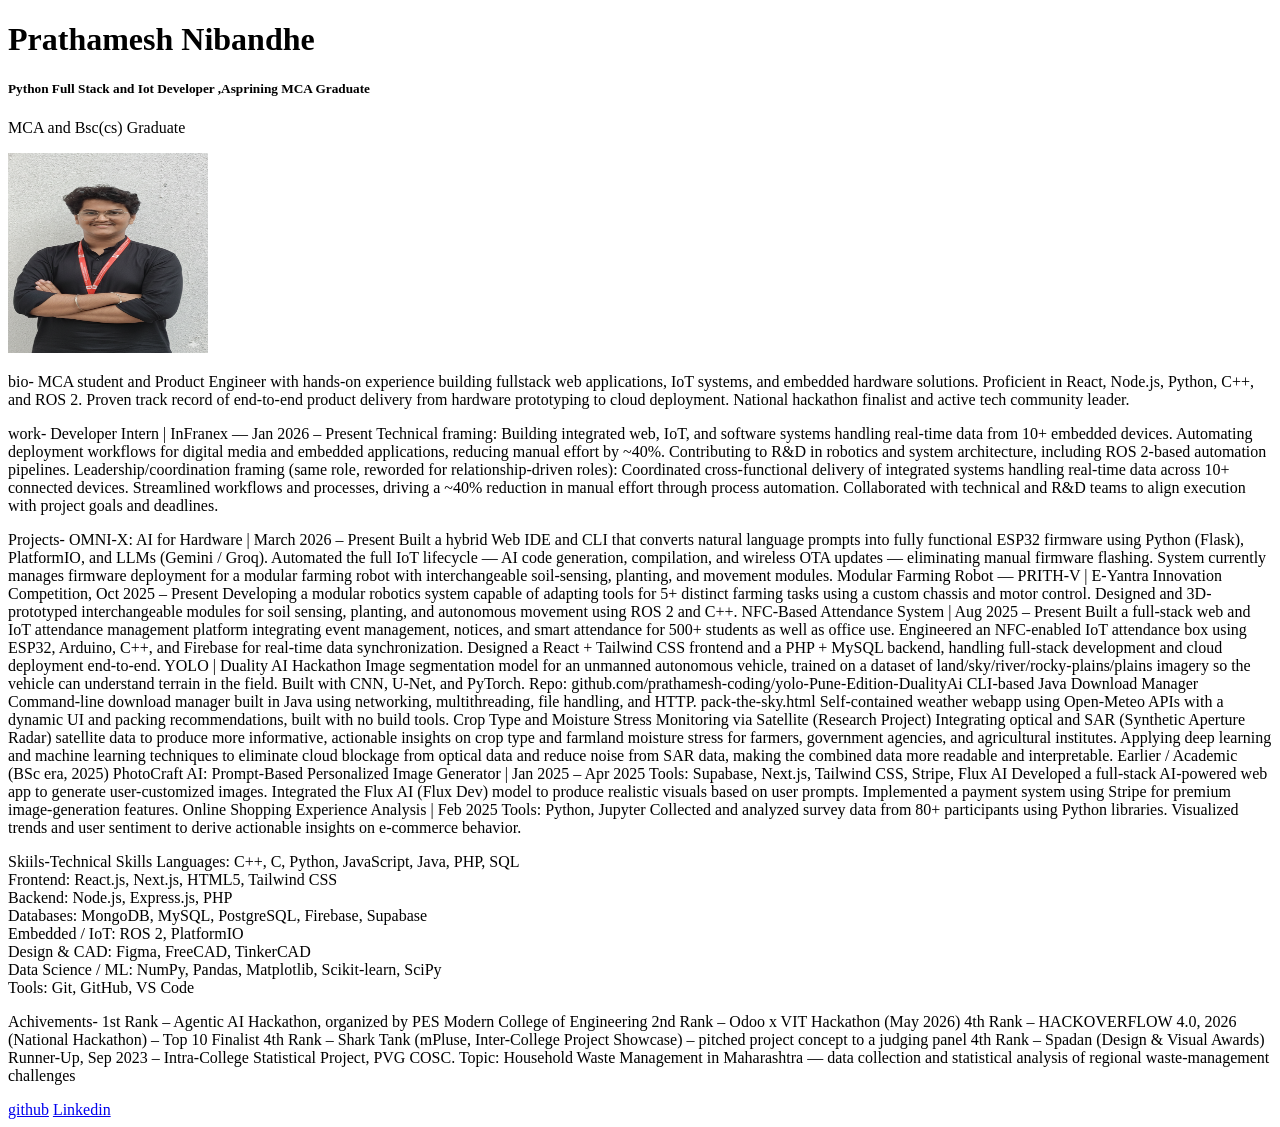
==== index.html @ 8f717102 "rename" ====
<!doctype html>
<html lang="en">
  <head>
    <meta charset="UTF-8" />
    <meta name="viewport" content="width=device-width, initial-scale=1.0" />
    <title>Document</title>
  </head>
    <h1>Prathamesh Nibandhe</h1>
    <h5>Python Full Stack and Iot Developer ,Asprining MCA Graduate</h5>
    <p>MCA and Bsc(cs) Graduate</p>
    <img
      src="Gemini_Generated_Image_.png"
      alt="prathamesh"
      width="200px"
      height="200px"
    />
<div>
    <p>bio- MCA student and Product Engineer with hands-on experience building fullstack web applications, IoT systems, and embedded hardware solutions. Proficient in React, Node.js, Python,
C++, and ROS 2. Proven track record of end-to-end product delivery from hardware prototyping to cloud deployment. National hackathon
finalist and active tech community leader.</p>
</div>
<div>
    <p>work-
        Developer Intern | InFranex — Jan 2026 – Present
Technical framing:
Building integrated web, IoT, and software systems handling real-time data from 10+ embedded devices.
Automating deployment workflows for digital media and embedded applications, reducing manual effort by ~40%.
Contributing to R&D in robotics and system architecture, including ROS 2-based automation pipelines.
Leadership/coordination framing (same role, reworded for relationship-driven roles):
Coordinated cross-functional delivery of integrated systems handling real-time data across 10+ connected devices.
Streamlined workflows and processes, driving a ~40% reduction in manual effort through process automation.
Collaborated with technical and R&D teams to align execution with project goals and deadlines.
    </p>
</div>
<div>
    <p>
      Projects- OMNI-X: AI for Hardware | March 2026 – Present Built a hybrid
      Web IDE and CLI that converts natural language prompts into fully
      functional ESP32 firmware using Python (Flask), PlatformIO, and LLMs
      (Gemini / Groq). Automated the full IoT lifecycle — AI code generation,
      compilation, and wireless OTA updates — eliminating manual firmware
      flashing. System currently manages firmware deployment for a modular
      farming robot with interchangeable soil-sensing, planting, and movement
      modules. Modular Farming Robot — PRITH-V | E-Yantra Innovation
      Competition, Oct 2025 – Present Developing a modular robotics system
      capable of adapting tools for 5+ distinct farming tasks using a custom
      chassis and motor control. Designed and 3D-prototyped interchangeable
      modules for soil sensing, planting, and autonomous movement using ROS 2
      and C++. NFC-Based Attendance System | Aug 2025 – Present Built a
      full-stack web and IoT attendance management platform integrating event
      management, notices, and smart attendance for 500+ students as well as
      office use. Engineered an NFC-enabled IoT attendance box using ESP32,
      Arduino, C++, and Firebase for real-time data synchronization. Designed a
      React + Tailwind CSS frontend and a PHP + MySQL backend, handling
      full-stack development and cloud deployment end-to-end. YOLO | Duality AI
      Hackathon Image segmentation model for an unmanned autonomous vehicle,
      trained on a dataset of land/sky/river/rocky-plains/plains imagery so the
      vehicle can understand terrain in the field. Built with CNN, U-Net, and
      PyTorch. Repo: github.com/prathamesh-coding/yolo-Pune-Edition-DualityAi
      CLI-based Java Download Manager Command-line download manager built in
      Java using networking, multithreading, file handling, and HTTP.
      pack-the-sky.html Self-contained weather webapp using Open-Meteo APIs with
      a dynamic UI and packing recommendations, built with no build tools. Crop
      Type and Moisture Stress Monitoring via Satellite (Research Project)
      Integrating optical and SAR (Synthetic Aperture Radar) satellite data to
      produce more informative, actionable insights on crop type and farmland
      moisture stress for farmers, government agencies, and agricultural
      institutes. Applying deep learning and machine learning techniques to
      eliminate cloud blockage from optical data and reduce noise from SAR data,
      making the combined data more readable and interpretable. Earlier /
      Academic (BSc era, 2025) PhotoCraft AI: Prompt-Based Personalized Image
      Generator | Jan 2025 – Apr 2025 Tools: Supabase, Next.js, Tailwind CSS,
      Stripe, Flux AI Developed a full-stack AI-powered web app to generate
      user-customized images. Integrated the Flux AI (Flux Dev) model to produce
      realistic visuals based on user prompts. Implemented a payment system
      using Stripe for premium image-generation features. Online Shopping
      Experience Analysis | Feb 2025 Tools: Python, Jupyter Collected and
      analyzed survey data from 80+ participants using Python libraries.
      Visualized trends and user sentiment to derive actionable insights on
      e-commerce behavior.
    </p>
</div>
    <div>
    <p>
      Skiils-Technical Skills Languages: C++, C, Python, JavaScript, Java, PHP,
      SQL<br />
      Frontend: React.js, Next.js, HTML5, Tailwind CSS<br />
      Backend: Node.js, Express.js, PHP<br />
      Databases: MongoDB, MySQL, PostgreSQL, Firebase, Supabase<br />
      Embedded / IoT: ROS 2, PlatformIO<br />
      Design & CAD: Figma, FreeCAD, TinkerCAD<br />
      Data Science / ML: NumPy, Pandas, Matplotlib, Scikit-learn, SciPy<br />
      Tools: Git, GitHub, VS Code
    </p>
    </div>
    <div>
        <p>
            Achivements- 1st Rank – Agentic AI Hackathon, organized by PES Modern College of Engineering
2nd Rank – Odoo x VIT Hackathon (May 2026)
4th Rank – HACKOVERFLOW 4.0, 2026 (National Hackathon) – Top 10 Finalist
4th Rank – Shark Tank (mPluse, Inter-College Project Showcase) – pitched project concept to a judging panel
4th Rank – Spadan (Design & Visual Awards)
Runner-Up, Sep 2023 – Intra-College Statistical Project, PVG COSC. Topic: Household Waste Management in Maharashtra — data collection
and statistical analysis of regional waste-management challenges
        </p>
    </div>
    <div>
        
    </div>
    <a href="https://www.github.com/prathamesh-coding">github</a>
    <a href="https://www.linkedin.com/in/prathamesh-nibandhe">Linkedin</a>
  </body>
</html>
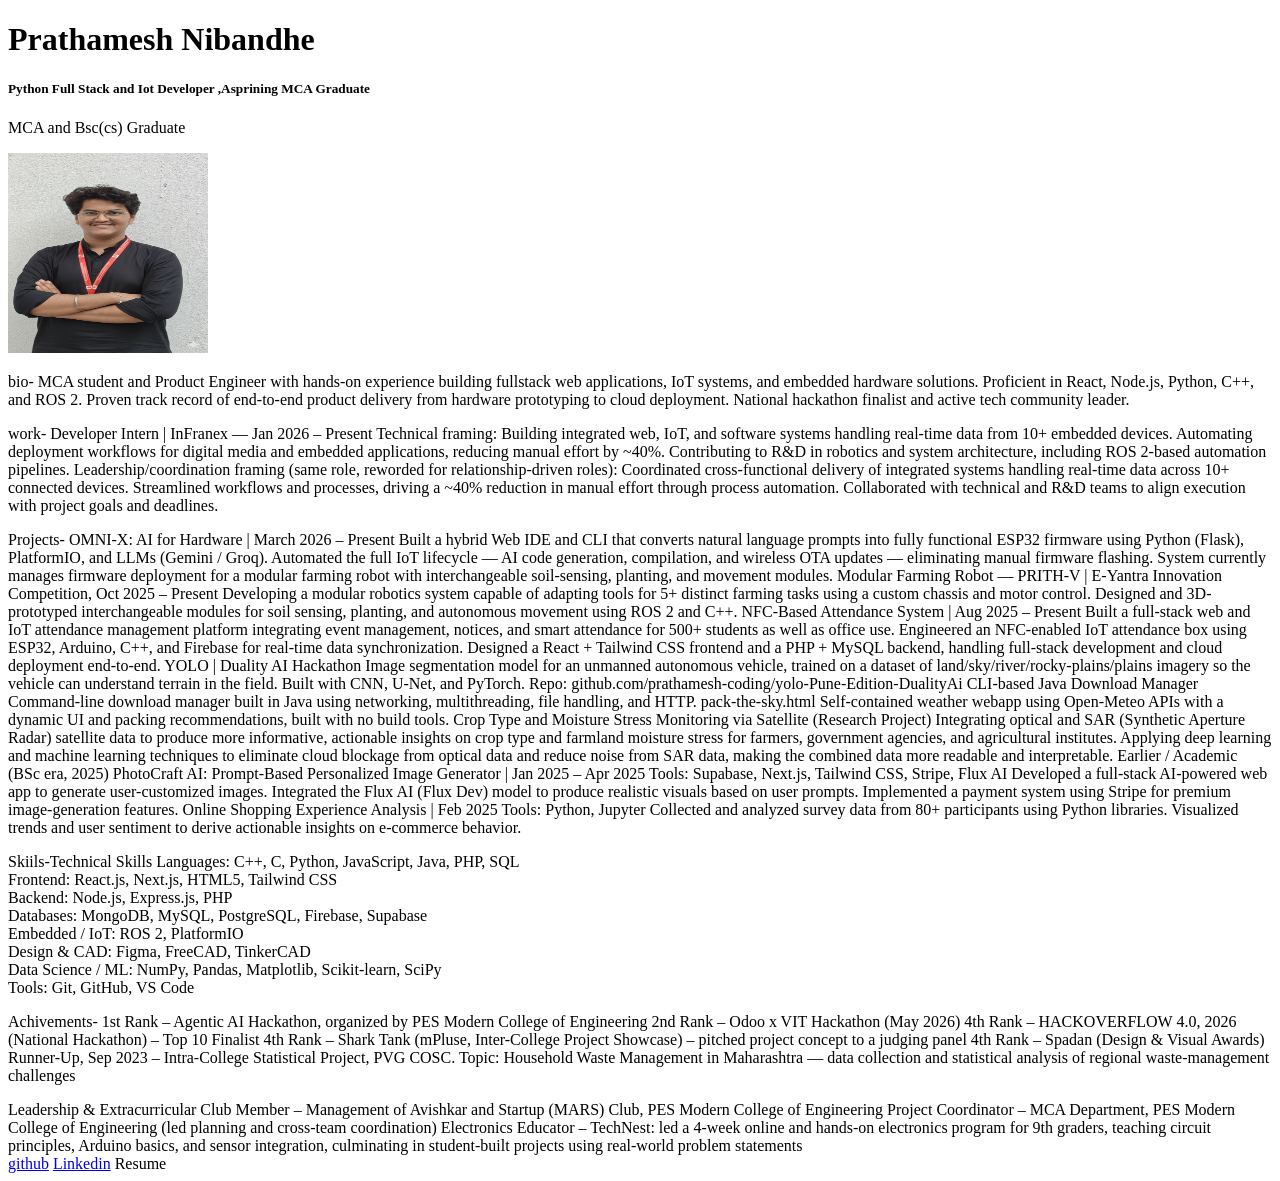
==== commit 8fde6644: "2nd" ====
--- a/index.html
+++ b/index.html
@@ -105,9 +105,14 @@
         </p>
     </div>
     <div>
-        
+        Leadership & Extracurricular
+Club Member – Management of Avishkar and Startup (MARS) Club, PES Modern College of Engineering
+Project Coordinator – MCA Department, PES Modern College of Engineering (led planning and cross-team coordination)
+Electronics Educator – TechNest: led a 4-week online and hands-on electronics program for 9th graders, teaching circuit principles, Arduino
+basics, and sensor integration, culminating in student-built projects using real-world problem statements
     </div>
     <a href="https://www.github.com/prathamesh-coding">github</a>
     <a href="https://www.linkedin.com/in/prathamesh-nibandhe">Linkedin</a>
+    <a src="Prathamesh_resume.pdf">Resume</a>
   </body>
 </html>
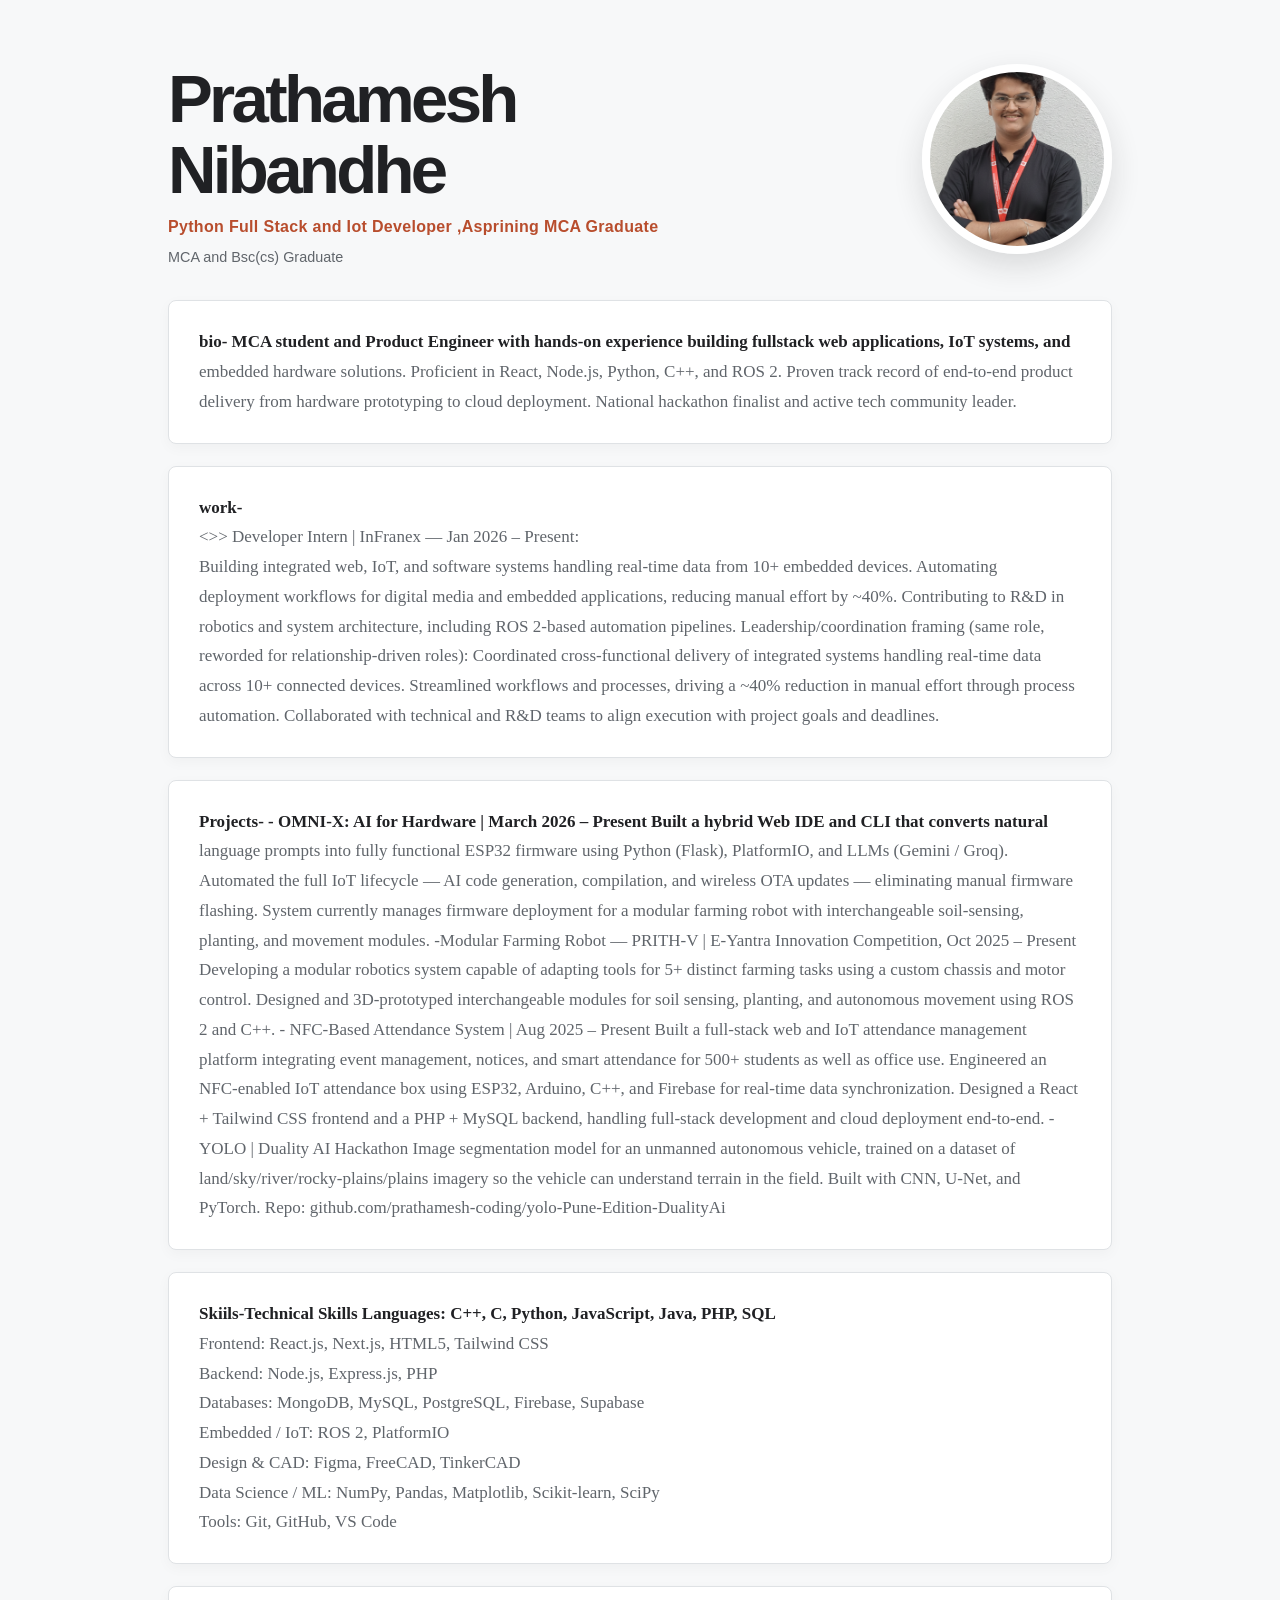
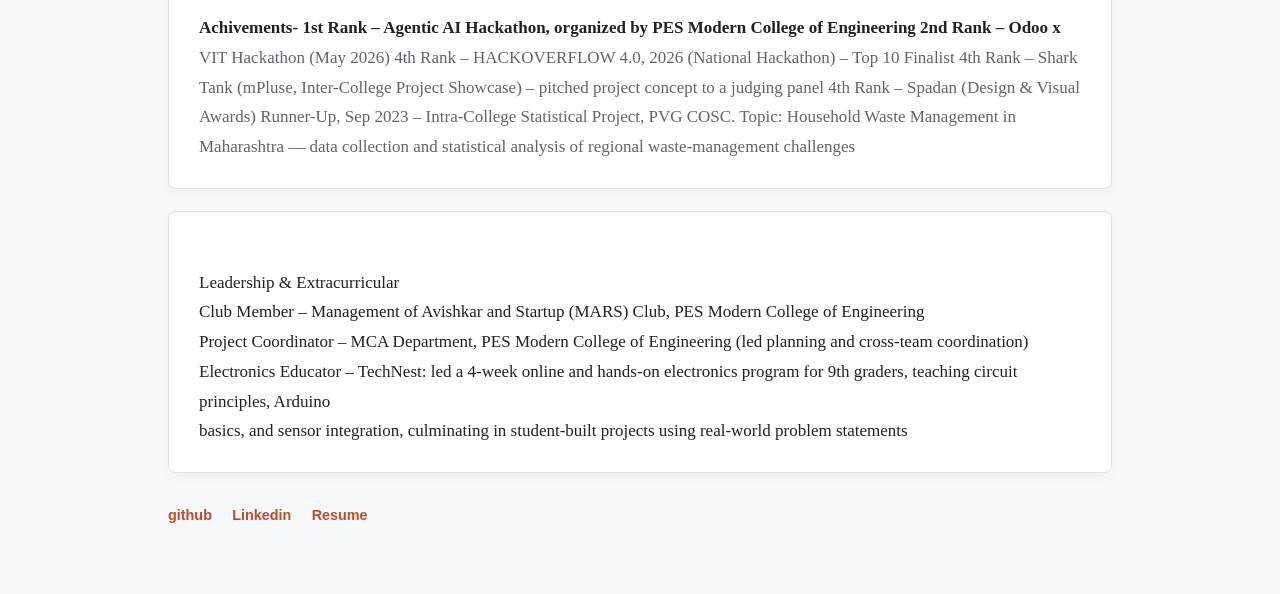
==== commit 875d3313: "3rd" ====
--- a/index.html
+++ b/index.html
@@ -4,6 +4,7 @@
     <meta charset="UTF-8" />
     <meta name="viewport" content="width=device-width, initial-scale=1.0" />
     <title>Document</title>
+    <link rel="stylesheet" href="style.css"/>
   </head>
     <h1>Prathamesh Nibandhe</h1>
     <h5>Python Full Stack and Iot Developer ,Asprining MCA Graduate</h5>
@@ -20,9 +21,8 @@
 finalist and active tech community leader.</p>
 </div>
 <div>
-    <p>work-
-        Developer Intern | InFranex — Jan 2026 – Present
-Technical framing:
+    <p>work-<br>
+       <>> Developer Intern | InFranex — Jan 2026 – Present:<br>
 Building integrated web, IoT, and software systems handling real-time data from 10+ embedded devices.
 Automating deployment workflows for digital media and embedded applications, reducing manual effort by ~40%.
 Contributing to R&D in robotics and system architecture, including ROS 2-based automation pipelines.
@@ -34,50 +34,32 @@
 </div>
 <div>
     <p>
-      Projects- OMNI-X: AI for Hardware | March 2026 – Present Built a hybrid
+      Projects- 
+      - OMNI-X: AI for Hardware | March 2026 – Present Built a hybrid
       Web IDE and CLI that converts natural language prompts into fully
       functional ESP32 firmware using Python (Flask), PlatformIO, and LLMs
       (Gemini / Groq). Automated the full IoT lifecycle — AI code generation,
       compilation, and wireless OTA updates — eliminating manual firmware
       flashing. System currently manages firmware deployment for a modular
       farming robot with interchangeable soil-sensing, planting, and movement
-      modules. Modular Farming Robot — PRITH-V | E-Yantra Innovation
+      modules. 
+      -Modular Farming Robot — PRITH-V | E-Yantra Innovation
       Competition, Oct 2025 – Present Developing a modular robotics system
       capable of adapting tools for 5+ distinct farming tasks using a custom
       chassis and motor control. Designed and 3D-prototyped interchangeable
       modules for soil sensing, planting, and autonomous movement using ROS 2
-      and C++. NFC-Based Attendance System | Aug 2025 – Present Built a
+      and C++. 
+      - NFC-Based Attendance System | Aug 2025 – Present Built a
       full-stack web and IoT attendance management platform integrating event
       management, notices, and smart attendance for 500+ students as well as
       office use. Engineered an NFC-enabled IoT attendance box using ESP32,
       Arduino, C++, and Firebase for real-time data synchronization. Designed a
       React + Tailwind CSS frontend and a PHP + MySQL backend, handling
-      full-stack development and cloud deployment end-to-end. YOLO | Duality AI
-      Hackathon Image segmentation model for an unmanned autonomous vehicle,
+      full-stack development and cloud deployment end-to-end. 
+      - YOLO | Duality AI Hackathon Image segmentation model for an unmanned autonomous vehicle,
       trained on a dataset of land/sky/river/rocky-plains/plains imagery so the
       vehicle can understand terrain in the field. Built with CNN, U-Net, and
       PyTorch. Repo: github.com/prathamesh-coding/yolo-Pune-Edition-DualityAi
-      CLI-based Java Download Manager Command-line download manager built in
-      Java using networking, multithreading, file handling, and HTTP.
-      pack-the-sky.html Self-contained weather webapp using Open-Meteo APIs with
-      a dynamic UI and packing recommendations, built with no build tools. Crop
-      Type and Moisture Stress Monitoring via Satellite (Research Project)
-      Integrating optical and SAR (Synthetic Aperture Radar) satellite data to
-      produce more informative, actionable insights on crop type and farmland
-      moisture stress for farmers, government agencies, and agricultural
-      institutes. Applying deep learning and machine learning techniques to
-      eliminate cloud blockage from optical data and reduce noise from SAR data,
-      making the combined data more readable and interpretable. Earlier /
-      Academic (BSc era, 2025) PhotoCraft AI: Prompt-Based Personalized Image
-      Generator | Jan 2025 – Apr 2025 Tools: Supabase, Next.js, Tailwind CSS,
-      Stripe, Flux AI Developed a full-stack AI-powered web app to generate
-      user-customized images. Integrated the Flux AI (Flux Dev) model to produce
-      realistic visuals based on user prompts. Implemented a payment system
-      using Stripe for premium image-generation features. Online Shopping
-      Experience Analysis | Feb 2025 Tools: Python, Jupyter Collected and
-      analyzed survey data from 80+ participants using Python libraries.
-      Visualized trends and user sentiment to derive actionable insights on
-      e-commerce behavior.
     </p>
 </div>
     <div>
@@ -115,4 +97,4 @@
     <a href="https://www.linkedin.com/in/prathamesh-nibandhe">Linkedin</a>
     <a src="Prathamesh_resume.pdf">Resume</a>
   </body>
-</html>
+</html>
--- a/style.css
+++ b/style.css
@@ -0,0 +1,135 @@
+      :root {
+        --ink: #202124;
+        --muted: #60656b;
+        --line: #dfe2e5;
+        --paper: #f7f8f9;
+        --card: #ffffff;
+        --accent: #b84d2d;
+      }
+
+      * {
+        box-sizing: border-box;
+      }
+
+      html {
+        scroll-behavior: smooth;
+      }
+
+      body {
+        position: relative;
+        max-width: 1040px;
+        margin: 0 auto;
+        padding: 64px 48px;
+        background: var(--paper);
+        color: var(--ink);
+        font-family: Georgia, "Times New Roman", serif;
+        font-size: 17px;
+        line-height: 1.75;
+      }
+
+      h1 {
+        max-width: 620px;
+        margin: 0 250px 8px 0;
+        color: var(--ink);
+        font-family: Arial, Helvetica, sans-serif;
+        font-size: clamp(2.3rem, 6vw, 4.2rem);
+        line-height: 1.05;
+        letter-spacing: -0.055em;
+      }
+
+      h5 {
+        max-width: 580px;
+        margin: 0 250px 4px 0;
+        color: var(--accent);
+        font-family: Arial, Helvetica, sans-serif;
+        font-size: 1rem;
+        font-weight: 700;
+        letter-spacing: 0.02em;
+      }
+
+      body > p {
+        margin: 0 250px 30px 0;
+        color: var(--muted);
+        font-family: Arial, Helvetica, sans-serif;
+        font-size: 0.9rem;
+      }
+
+      body > img {
+        position: absolute;
+        top: 64px;
+        right: 48px;
+        width: 190px;
+        height: 190px;
+        border: 8px solid var(--card);
+        border-radius: 50%;
+        box-shadow: 0 12px 30px rgba(32, 33, 36, 0.14);
+        object-fit: cover;
+      }
+
+      body > div {
+        margin: 22px 0;
+        padding: 26px 30px;
+        border: 1px solid var(--line);
+        border-radius: 8px;
+        background: var(--card);
+        box-shadow: 0 4px 14px rgba(32, 33, 36, 0.035);
+      }
+
+      body > div::first-line {
+        font-family: Arial, Helvetica, sans-serif;
+        font-weight: 700;
+      }
+
+      body > div p {
+        margin: 0;
+        color: var(--muted);
+      }
+
+      body > div p::first-line {
+        color: var(--ink);
+        font-weight: 700;
+      }
+
+      body > div:last-of-type {
+        white-space: pre-line;
+      }
+
+      body > a {
+        display: inline-block;
+        margin: 8px 16px 0 0;
+        color: var(--accent);
+        font-family: Arial, Helvetica, sans-serif;
+        font-size: 0.9rem;
+        font-weight: 700;
+        text-decoration: none;
+      }
+
+      body > a:hover {
+        color: var(--ink);
+        text-decoration: underline;
+      }
+
+      @media (max-width: 700px) {
+        body {
+          padding: 32px 20px 44px;
+          font-size: 16px;
+        }
+
+        h1,
+        h5,
+        body > p {
+          margin-right: 0;
+        }
+
+        body > img {
+          position: static;
+          display: block;
+          width: 140px;
+          height: 140px;
+          margin: 24px 0 30px;
+        }
+
+        body > div {
+          padding: 20px;
+        }
+      }
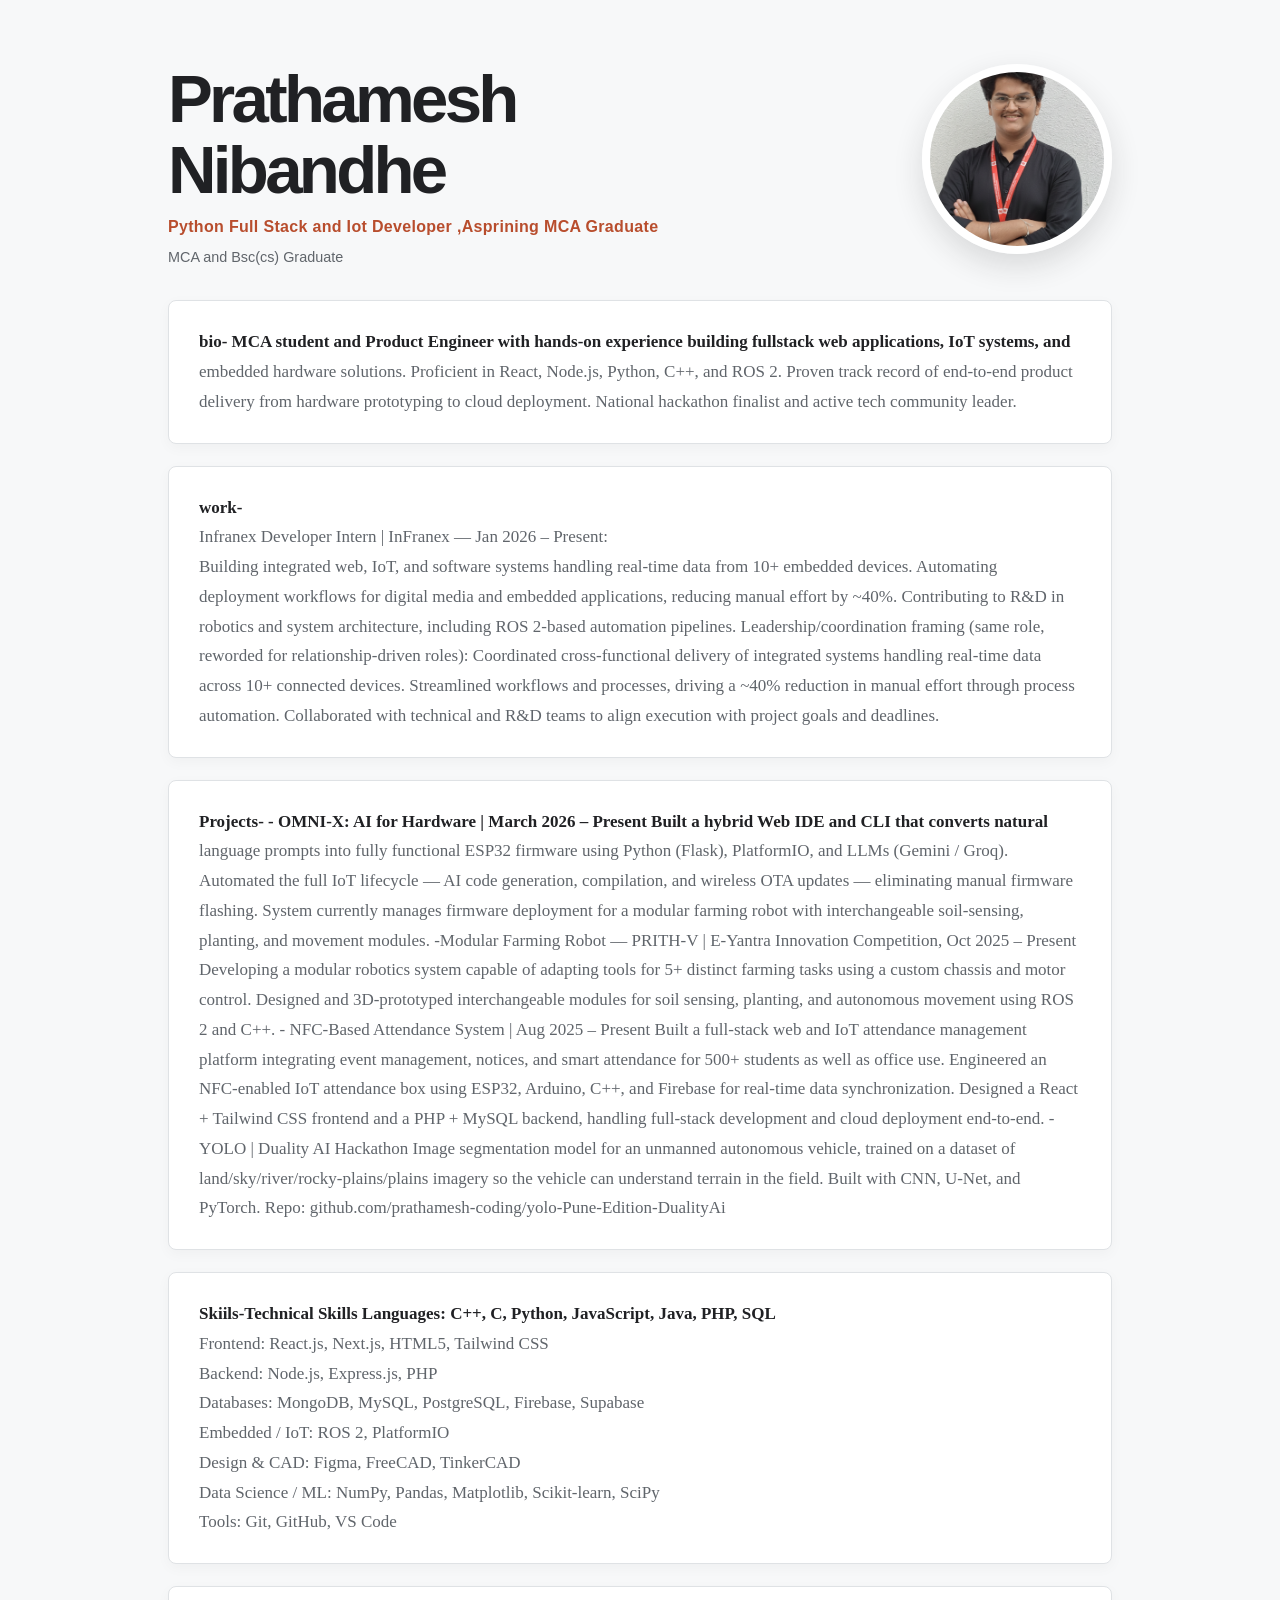
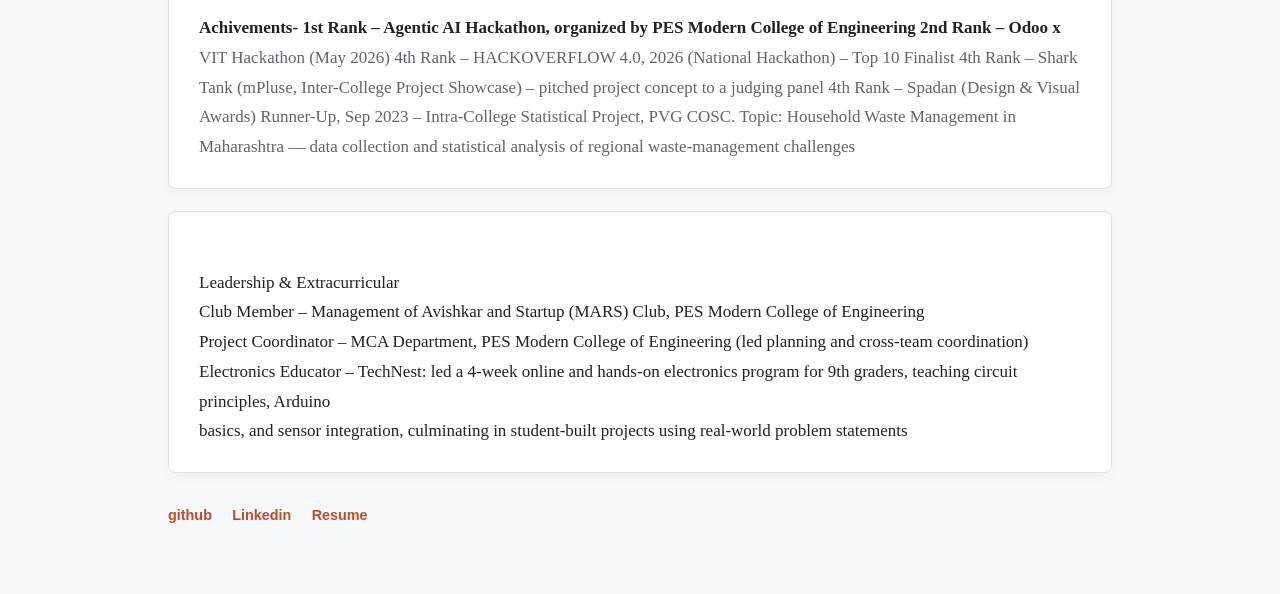
==== commit e64b72ac: "Update index.html" ====
--- a/index.html
+++ b/index.html
@@ -22,7 +22,7 @@
 </div>
 <div>
     <p>work-<br>
-       <>> Developer Intern | InFranex — Jan 2026 – Present:<br>
+       Infranex Developer Intern | InFranex — Jan 2026 – Present:<br>
 Building integrated web, IoT, and software systems handling real-time data from 10+ embedded devices.
 Automating deployment workflows for digital media and embedded applications, reducing manual effort by ~40%.
 Contributing to R&D in robotics and system architecture, including ROS 2-based automation pipelines.
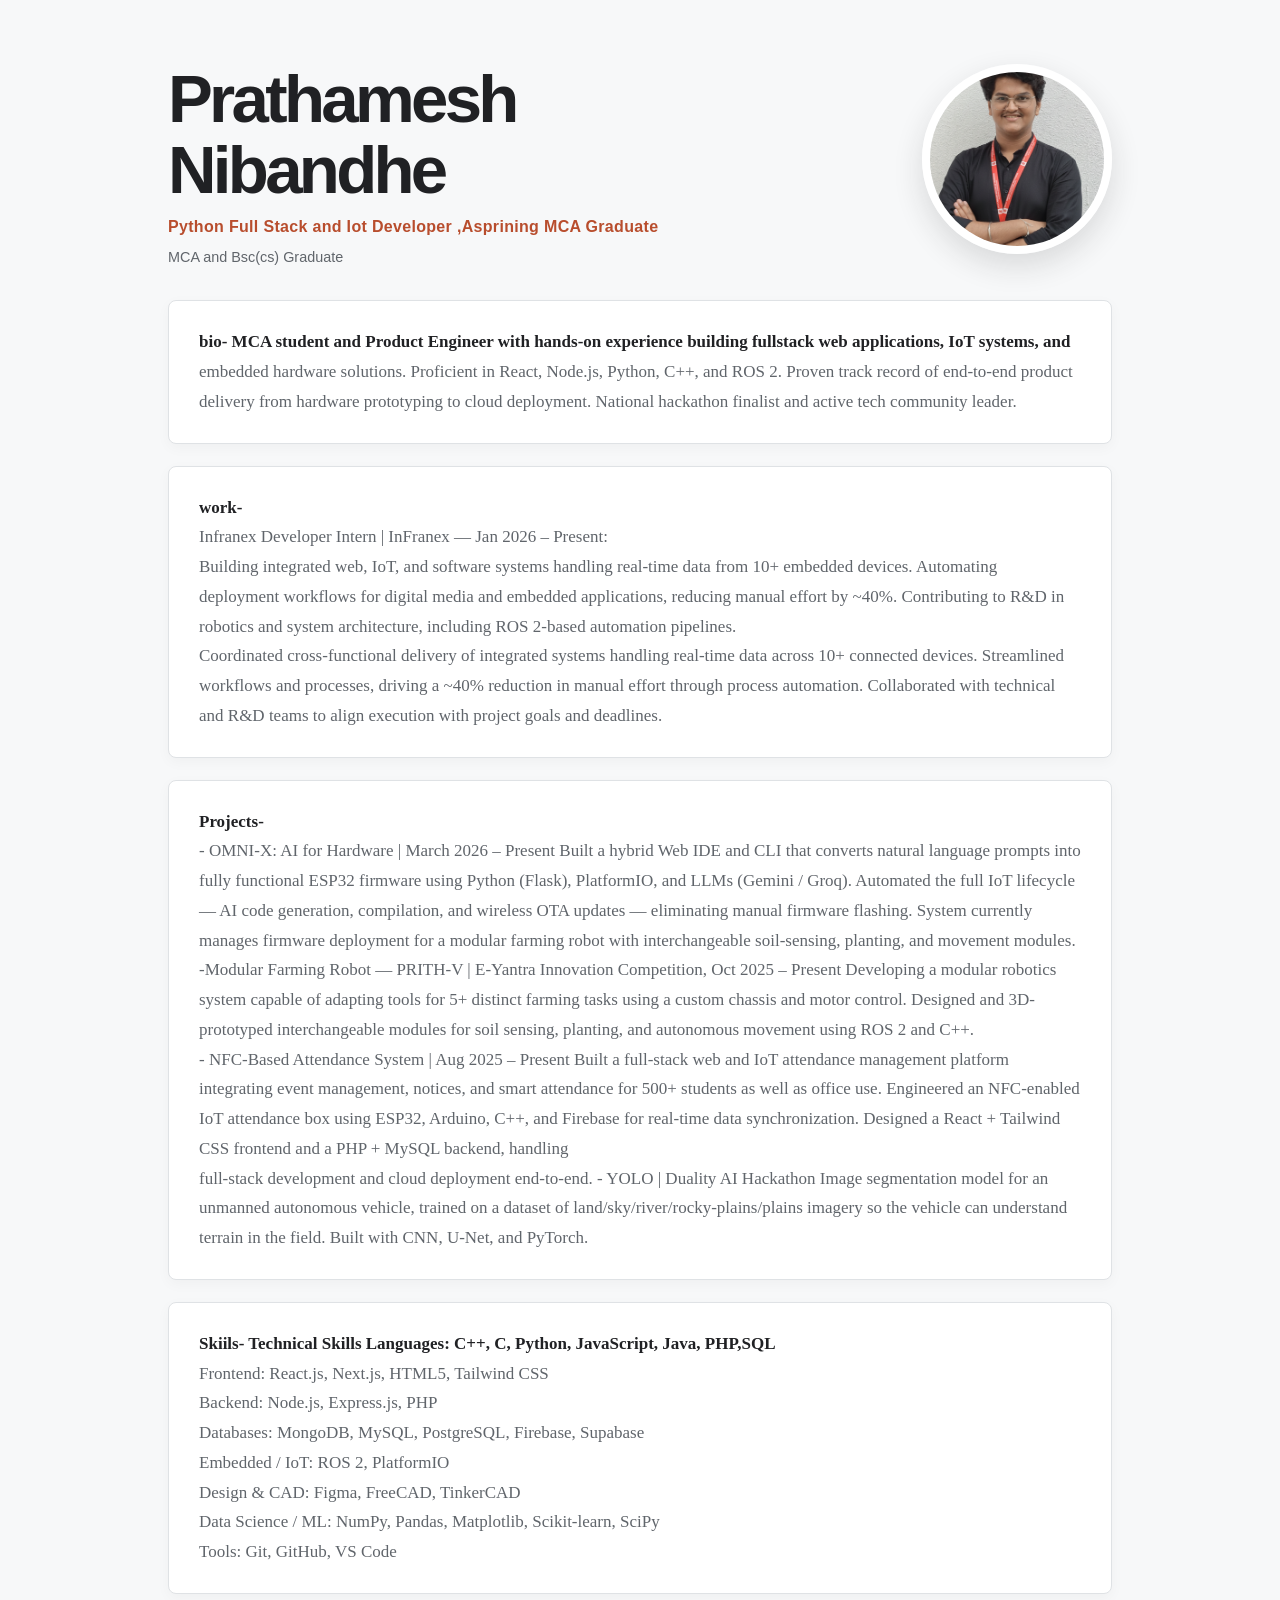
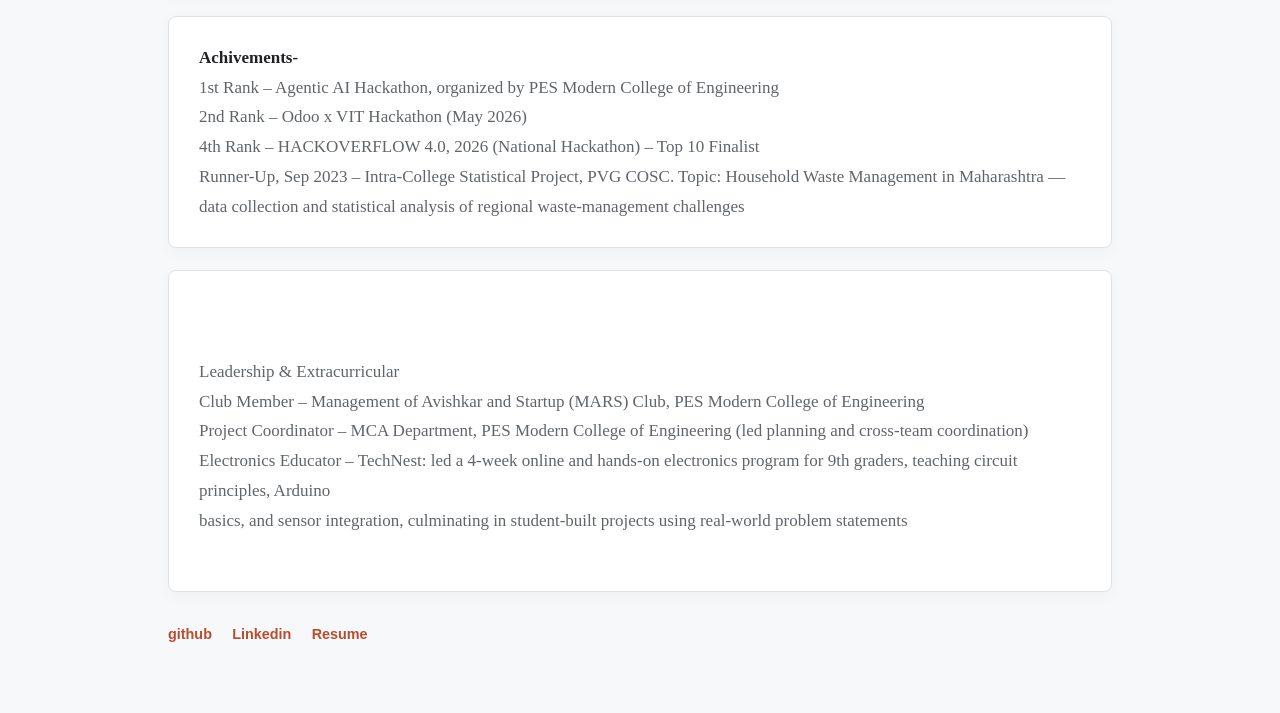
==== commit 725fe2db: "changes" ====
--- a/index.html
+++ b/index.html
@@ -16,7 +16,8 @@
       height="200px"
     />
 <div>
-    <p>bio- MCA student and Product Engineer with hands-on experience building fullstack web applications, IoT systems, and embedded hardware solutions. Proficient in React, Node.js, Python,
+    <p>bio- 
+      MCA student and Product Engineer with hands-on experience building fullstack web applications, IoT systems, and embedded hardware solutions. Proficient in React, Node.js, Python,
 C++, and ROS 2. Proven track record of end-to-end product delivery from hardware prototyping to cloud deployment. National hackathon
 finalist and active tech community leader.</p>
 </div>
@@ -26,7 +27,7 @@
 Building integrated web, IoT, and software systems handling real-time data from 10+ embedded devices.
 Automating deployment workflows for digital media and embedded applications, reducing manual effort by ~40%.
 Contributing to R&D in robotics and system architecture, including ROS 2-based automation pipelines.
-Leadership/coordination framing (same role, reworded for relationship-driven roles):
+<br>
 Coordinated cross-functional delivery of integrated systems handling real-time data across 10+ connected devices.
 Streamlined workflows and processes, driving a ~40% reduction in manual effort through process automation.
 Collaborated with technical and R&D teams to align execution with project goals and deadlines.
@@ -34,7 +35,8 @@
 </div>
 <div>
     <p>
-      Projects- 
+      Projects- <br>
+      
       - OMNI-X: AI for Hardware | March 2026 – Present Built a hybrid
       Web IDE and CLI that converts natural language prompts into fully
       functional ESP32 firmware using Python (Flask), PlatformIO, and LLMs
@@ -42,30 +44,30 @@
       compilation, and wireless OTA updates — eliminating manual firmware
       flashing. System currently manages firmware deployment for a modular
       farming robot with interchangeable soil-sensing, planting, and movement
-      modules. 
+      modules. <br>
       -Modular Farming Robot — PRITH-V | E-Yantra Innovation
       Competition, Oct 2025 – Present Developing a modular robotics system
       capable of adapting tools for 5+ distinct farming tasks using a custom
       chassis and motor control. Designed and 3D-prototyped interchangeable
       modules for soil sensing, planting, and autonomous movement using ROS 2
-      and C++. 
+      and C++. <br>
       - NFC-Based Attendance System | Aug 2025 – Present Built a
       full-stack web and IoT attendance management platform integrating event
       management, notices, and smart attendance for 500+ students as well as
       office use. Engineered an NFC-enabled IoT attendance box using ESP32,
       Arduino, C++, and Firebase for real-time data synchronization. Designed a
-      React + Tailwind CSS frontend and a PHP + MySQL backend, handling
+      React + Tailwind CSS frontend and a PHP + MySQL backend, handling<br>
       full-stack development and cloud deployment end-to-end. 
       - YOLO | Duality AI Hackathon Image segmentation model for an unmanned autonomous vehicle,
       trained on a dataset of land/sky/river/rocky-plains/plains imagery so the
       vehicle can understand terrain in the field. Built with CNN, U-Net, and
-      PyTorch. Repo: github.com/prathamesh-coding/yolo-Pune-Edition-DualityAi
+      PyTorch. 
     </p>
 </div>
     <div>
     <p>
-      Skiils-Technical Skills Languages: C++, C, Python, JavaScript, Java, PHP,
-      SQL<br />
+      Skiils-
+      Technical Skills Languages: C++, C, Python, JavaScript, Java, PHP,SQL<br />
       Frontend: React.js, Next.js, HTML5, Tailwind CSS<br />
       Backend: Node.js, Express.js, PHP<br />
       Databases: MongoDB, MySQL, PostgreSQL, Firebase, Supabase<br />
@@ -77,24 +79,25 @@
     </div>
     <div>
         <p>
-            Achivements- 1st Rank – Agentic AI Hackathon, organized by PES Modern College of Engineering
-2nd Rank – Odoo x VIT Hackathon (May 2026)
-4th Rank – HACKOVERFLOW 4.0, 2026 (National Hackathon) – Top 10 Finalist
-4th Rank – Shark Tank (mPluse, Inter-College Project Showcase) – pitched project concept to a judging panel
-4th Rank – Spadan (Design & Visual Awards)
+Achivements- <br>
+1st Rank – Agentic AI Hackathon, organized by PES Modern College of Engineering<br>
+2nd Rank – Odoo x VIT Hackathon (May 2026)<br>
+4th Rank – HACKOVERFLOW 4.0, 2026 (National Hackathon) – Top 10 Finalist<br>
 Runner-Up, Sep 2023 – Intra-College Statistical Project, PVG COSC. Topic: Household Waste Management in Maharashtra — data collection
 and statistical analysis of regional waste-management challenges
         </p>
     </div>
     <div>
+      <p>
         Leadership & Extracurricular
 Club Member – Management of Avishkar and Startup (MARS) Club, PES Modern College of Engineering
 Project Coordinator – MCA Department, PES Modern College of Engineering (led planning and cross-team coordination)
 Electronics Educator – TechNest: led a 4-week online and hands-on electronics program for 9th graders, teaching circuit principles, Arduino
 basics, and sensor integration, culminating in student-built projects using real-world problem statements
+      </p>
     </div>
     <a href="https://www.github.com/prathamesh-coding">github</a>
     <a href="https://www.linkedin.com/in/prathamesh-nibandhe">Linkedin</a>
     <a src="Prathamesh_resume.pdf">Resume</a>
   </body>
-</html>+</html>
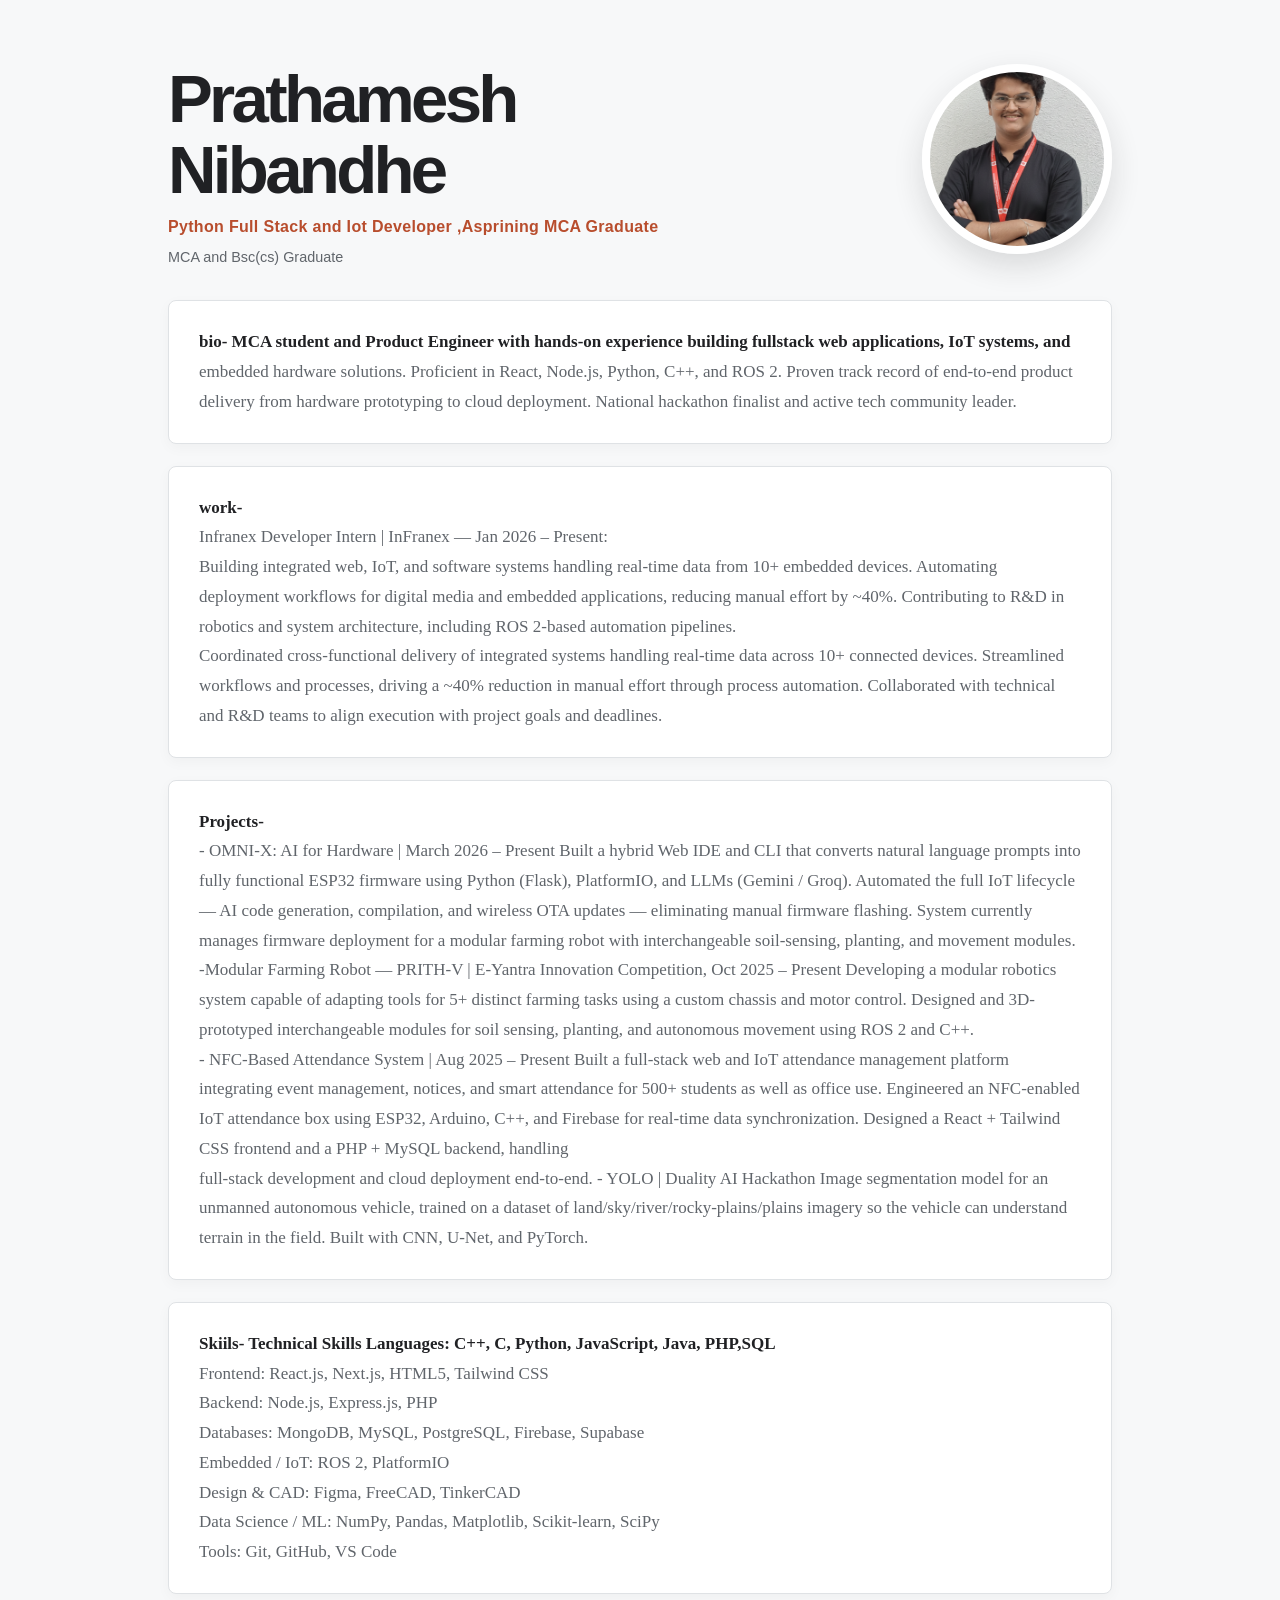
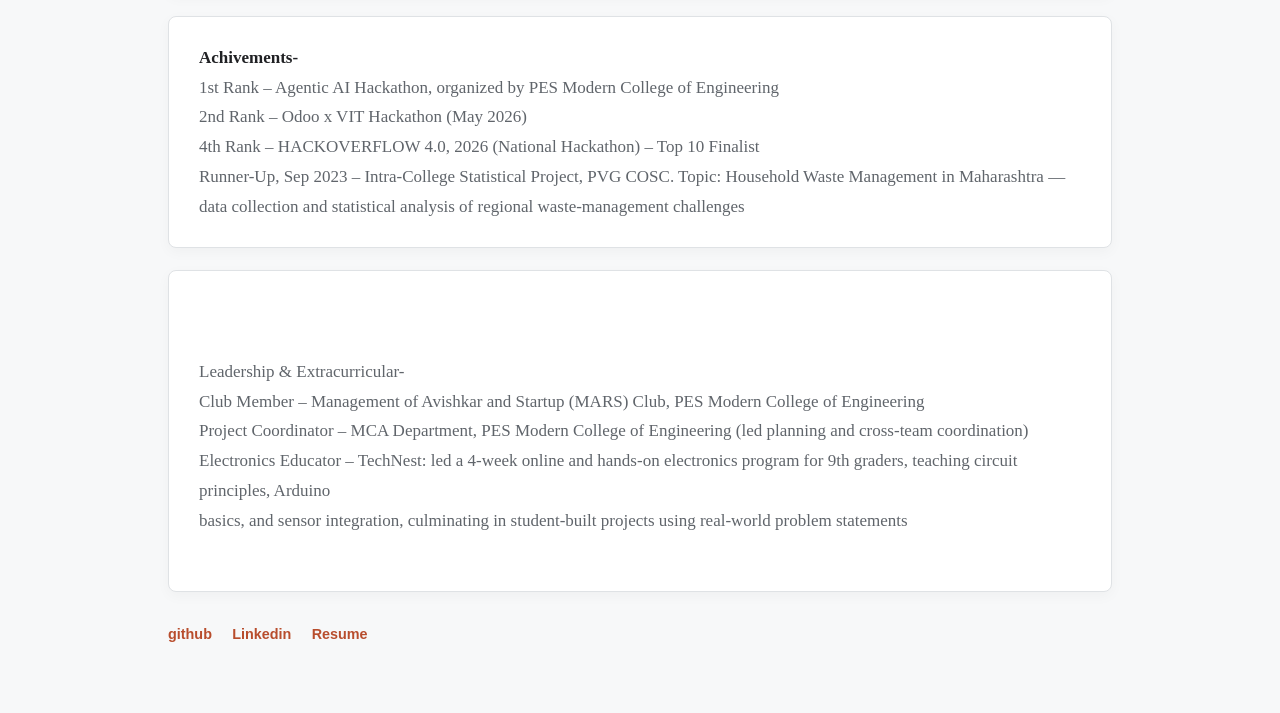
==== commit 157fe56d: "Update index.html" ====
--- a/index.html
+++ b/index.html
@@ -17,7 +17,7 @@
     />
 <div>
     <p>bio- 
-      MCA student and Product Engineer with hands-on experience building fullstack web applications, IoT systems, and embedded hardware solutions. Proficient in React, Node.js, Python,
+MCA student and Product Engineer with hands-on experience building fullstack web applications, IoT systems, and embedded hardware solutions. Proficient in React, Node.js, Python,
 C++, and ROS 2. Proven track record of end-to-end product delivery from hardware prototyping to cloud deployment. National hackathon
 finalist and active tech community leader.</p>
 </div>
@@ -89,7 +89,7 @@
     </div>
     <div>
       <p>
-        Leadership & Extracurricular
+        Leadership & Extracurricular-
 Club Member – Management of Avishkar and Startup (MARS) Club, PES Modern College of Engineering
 Project Coordinator – MCA Department, PES Modern College of Engineering (led planning and cross-team coordination)
 Electronics Educator – TechNest: led a 4-week online and hands-on electronics program for 9th graders, teaching circuit principles, Arduino
